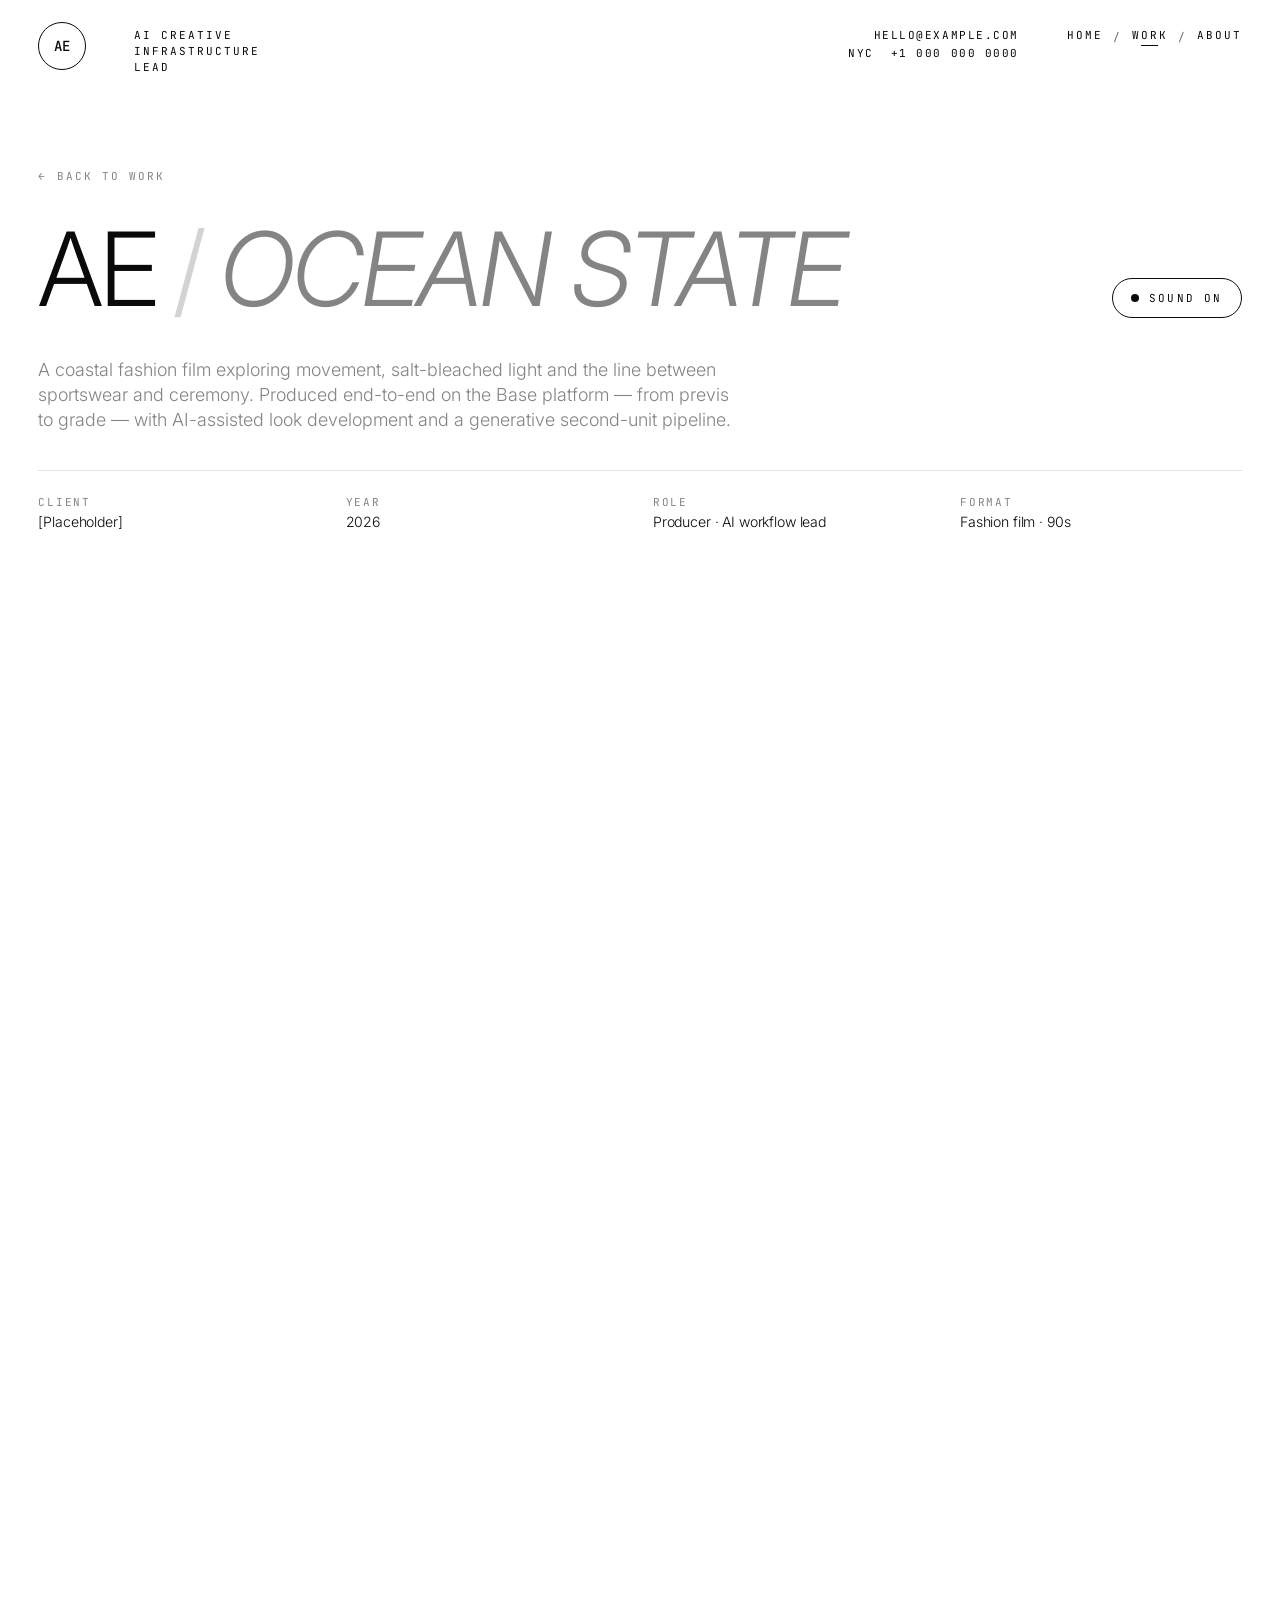
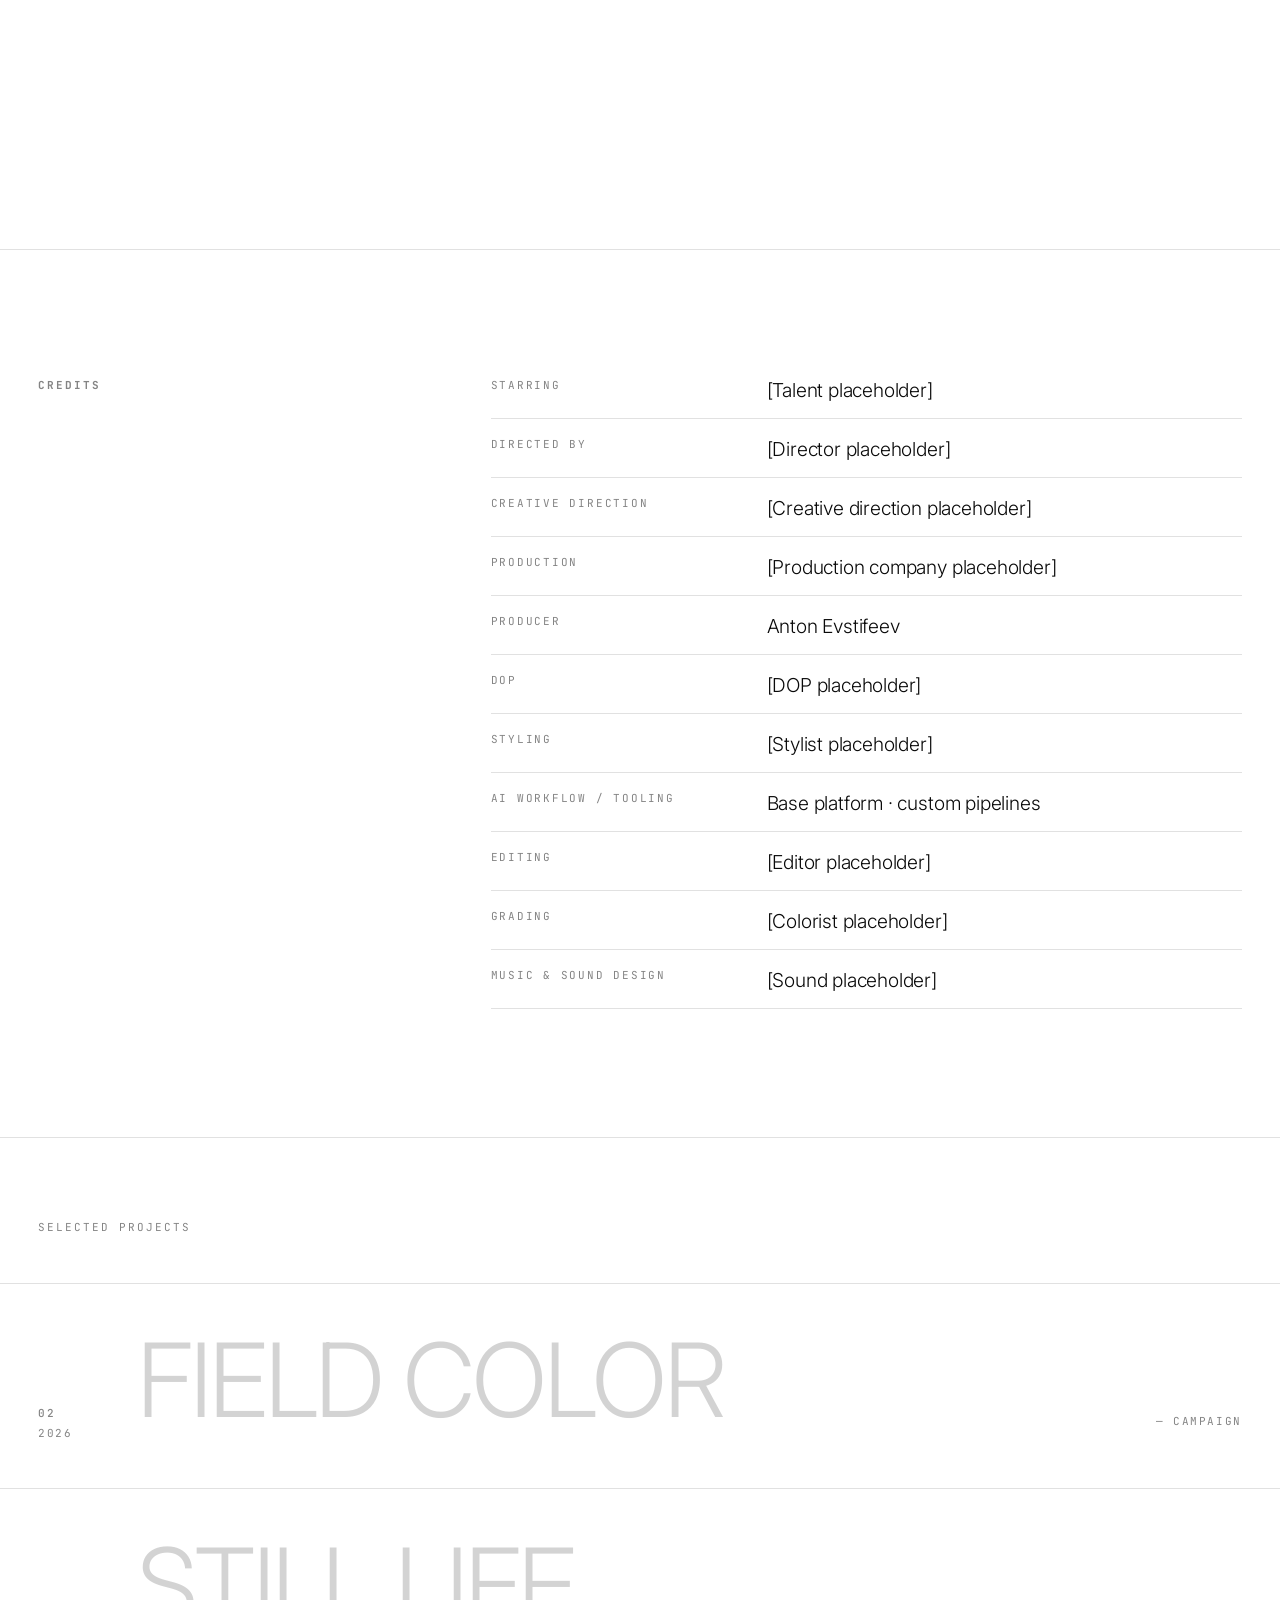
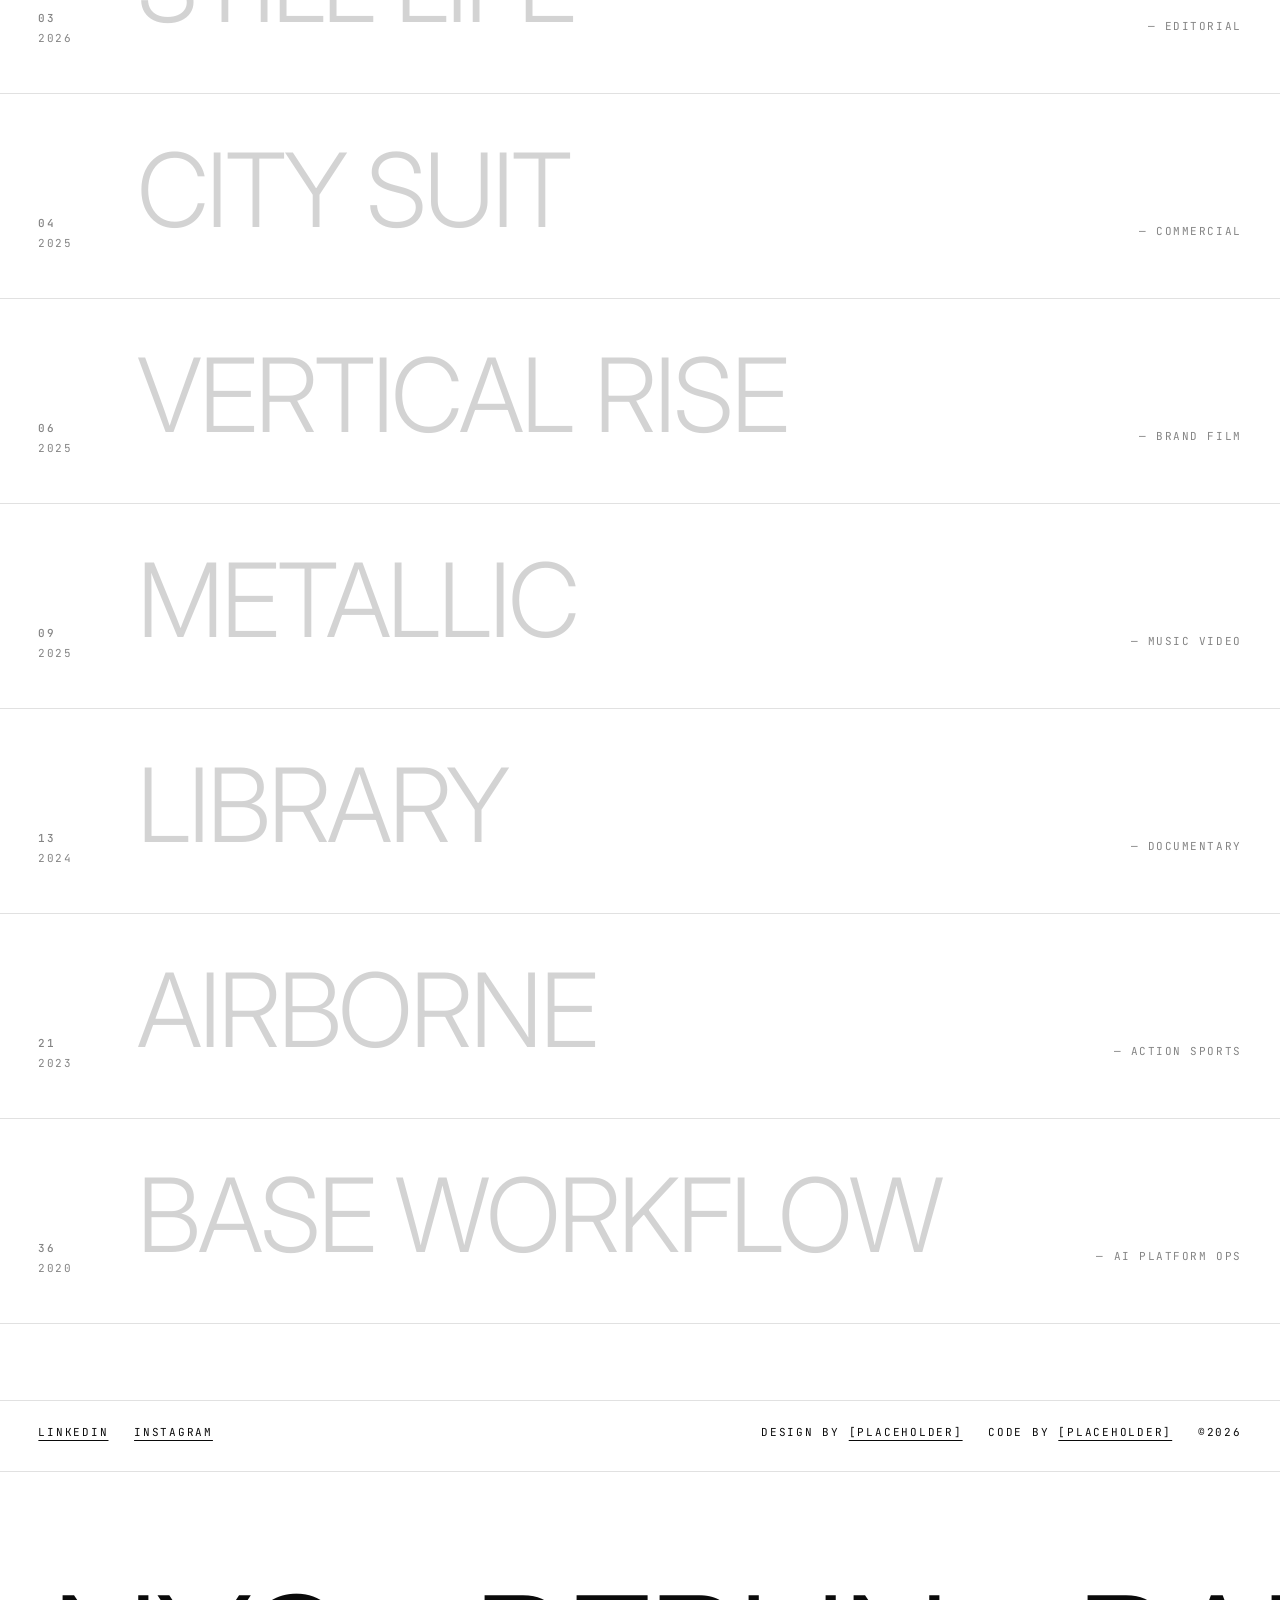
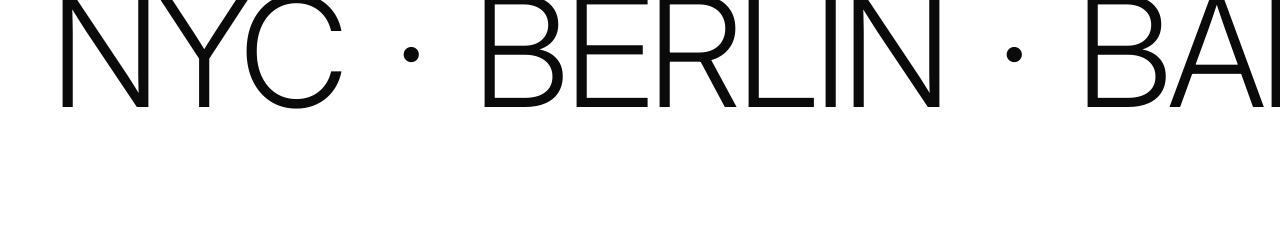
==== project.html @ 4cc00a95 "Initial portfolio site for GitHub Pages. Co-authored-by: Cursor <cursoragent@cursor.com>" ====
<!DOCTYPE html>
<html lang="en">
<head>
  <meta charset="UTF-8" />
  <meta name="viewport" content="width=device-width, initial-scale=1.0" />
  <title>Ocean State — Anton Evstifeev</title>
  <meta name="description" content="Ocean State — fashion film case study." />
  <link rel="preconnect" href="https://fonts.googleapis.com" />
  <link rel="preconnect" href="https://fonts.gstatic.com" crossorigin />
  <link href="https://fonts.googleapis.com/css2?family=Inter:wght@300;400;500;600&family=JetBrains+Mono:wght@300;400;500&display=swap" rel="stylesheet" />
  <link rel="stylesheet" href="styles.css" />
</head>
<body class="page-project">

  <!-- ============ HEADER ============ -->
  <header class="header" id="header">
    <div class="header__inner">
      <a href="index.html" class="header__logo" aria-label="Anton Evstifeev — home">
        <span class="header__logo-circle">AE</span>
      </a>

      <div class="header__title">
        <span class="header__title-line">AI CREATIVE</span>
        <span class="header__title-line">INFRASTRUCTURE</span>
        <span class="header__title-line">LEAD</span>
      </div>

      <div class="header__contact">
        <a href="mailto:hello@example.com" class="header__link">hello@example.com</a>
        <span class="header__contact-meta">NYC&nbsp;&nbsp;+1&nbsp;000&nbsp;000&nbsp;0000</span>
      </div>

      <nav class="header__menu" aria-label="Primary">
        <a href="index.html" class="header__menu-item">Home</a>
        <span class="header__menu-sep">/</span>
        <a href="index.html#projects" class="header__menu-item is-active">Work</a>
        <span class="header__menu-sep">/</span>
        <a href="index.html#about" class="header__menu-item">About</a>
      </nav>

      <button class="header__burger" id="burger" aria-label="Open menu" aria-expanded="false">
        <span></span>
        <span></span>
      </button>
    </div>

    <div class="header__mobile" id="mobileMenu" aria-hidden="true">
      <nav class="header__mobile-nav">
        <a href="index.html" class="header__mobile-link">Home</a>
        <a href="index.html#projects" class="header__mobile-link">Work</a>
        <a href="index.html#about" class="header__mobile-link">About</a>
      </nav>
      <div class="header__mobile-foot">
        <a href="mailto:hello@example.com">hello@example.com</a>
        <span>NYC&nbsp;&nbsp;+1&nbsp;000&nbsp;000&nbsp;0000</span>
      </div>
    </div>
  </header>

  <main class="project-page">

    <!-- ============ PROJECT HERO ============ -->
    <section class="project-hero">
      <a href="index.html#projects" class="project-hero__back" aria-label="Back to work">
        <span class="project-hero__back-arrow" aria-hidden="true">←</span>
        <span>Back to work</span>
      </a>

      <div class="project-hero__row">
        <div class="project-hero__title-wrap">
          <span class="project-hero__brand">AE</span>
          <span class="project-hero__slash">/</span>
          <h1 class="project-hero__title">Ocean State</h1>
        </div>

        <button class="sound-on" id="soundOn" aria-pressed="true" aria-label="Toggle sound">
          <span class="sound-on__dot" aria-hidden="true"></span>
          <span class="sound-on__label">SOUND ON</span>
        </button>
      </div>

      <p class="project-hero__desc">
        A coastal fashion film exploring movement, salt-bleached light and the
        line between sportswear and ceremony. Produced end-to-end on the Base
        platform — from previs to grade — with AI-assisted look development
        and a generative second-unit pipeline.
      </p>

      <dl class="project-hero__facts" aria-label="Project facts">
        <div><dt>Client</dt><dd>[Placeholder]</dd></div>
        <div><dt>Year</dt><dd>2026</dd></div>
        <div><dt>Role</dt><dd>Producer · AI workflow lead</dd></div>
        <div><dt>Format</dt><dd>Fashion film · 90s</dd></div>
      </dl>
    </section>

    <!-- ============ FEATURE FILM ============ -->
    <section class="project-feature">
      <div class="project-feature__inner">
        <figure class="project-feature__media">
          <img src="assets/images/project-01.jpg" alt="Ocean State — main film still" />
          <button class="project-feature__play" aria-label="Play film">
            <span class="project-feature__play-icon" aria-hidden="true">▶</span>
            <span class="project-feature__play-label">Watch film</span>
          </button>
        </figure>
      </div>
    </section>

    <!-- ============ GALLERY ============ -->
    <section class="project-gallery">
      <figure class="project-gallery__item" data-shape="wide">
        <img src="assets/images/project-02.jpg" alt="Ocean State — still 01" loading="lazy" />
      </figure>
      <figure class="project-gallery__item" data-shape="wide">
        <img src="assets/images/project-03.jpg" alt="Ocean State — still 02" loading="lazy" />
      </figure>
      <div class="project-gallery__pair">
        <figure class="project-gallery__item" data-shape="portrait">
          <img src="assets/images/project-04.jpg" alt="Ocean State — still 03" loading="lazy" />
        </figure>
        <figure class="project-gallery__item" data-shape="portrait">
          <img src="assets/images/project-05.jpg" alt="Ocean State — still 04" loading="lazy" />
        </figure>
      </div>
      <figure class="project-gallery__item" data-shape="wide">
        <img src="assets/images/project-06.jpg" alt="Ocean State — still 05" loading="lazy" />
      </figure>
      <figure class="project-gallery__item" data-shape="wide">
        <img src="assets/images/project-07.jpg" alt="Ocean State — still 06" loading="lazy" />
      </figure>
      <div class="project-gallery__pair">
        <figure class="project-gallery__item" data-shape="portrait">
          <img src="assets/images/project-08.jpg" alt="Ocean State — still 07" loading="lazy" />
        </figure>
        <figure class="project-gallery__item" data-shape="portrait">
          <img src="assets/images/project-09.jpg" alt="Ocean State — still 08" loading="lazy" />
        </figure>
      </div>
      <figure class="project-gallery__item" data-shape="wide">
        <img src="assets/images/project-10.jpg" alt="Ocean State — still 09" loading="lazy" />
      </figure>
    </section>

    <!-- ============ CREDITS ============ -->
    <section class="credits" id="credits">
      <h2 class="credits__heading">Credits</h2>
      <dl class="credits__list">
        <div class="credits__row">
          <dt>Starring</dt>
          <dd>[Talent placeholder]</dd>
        </div>
        <div class="credits__row">
          <dt>Directed by</dt>
          <dd>[Director placeholder]</dd>
        </div>
        <div class="credits__row">
          <dt>Creative Direction</dt>
          <dd>[Creative direction placeholder]</dd>
        </div>
        <div class="credits__row">
          <dt>Production</dt>
          <dd>[Production company placeholder]</dd>
        </div>
        <div class="credits__row">
          <dt>Producer</dt>
          <dd>Anton Evstifeev</dd>
        </div>
        <div class="credits__row">
          <dt>DOP</dt>
          <dd>[DOP placeholder]</dd>
        </div>
        <div class="credits__row">
          <dt>Styling</dt>
          <dd>[Stylist placeholder]</dd>
        </div>
        <div class="credits__row">
          <dt>AI Workflow / Tooling</dt>
          <dd>Base platform · custom pipelines</dd>
        </div>
        <div class="credits__row">
          <dt>Editing</dt>
          <dd>[Editor placeholder]</dd>
        </div>
        <div class="credits__row">
          <dt>Grading</dt>
          <dd>[Colorist placeholder]</dd>
        </div>
        <div class="credits__row">
          <dt>Music &amp; Sound Design</dt>
          <dd>[Sound placeholder]</dd>
        </div>
      </dl>
    </section>

    <!-- ============ RELATED PROJECTS ============ -->
    <section class="projects projects--related" id="related">
      <header class="projects__intro">
        <span class="projects__intro-label">Selected projects</span>
      </header>

      <article class="project" data-orientation="left" data-image="assets/images/project-02.jpg">
        <div class="project__meta"><span class="project__num">02</span><span class="project__year">2026</span></div>
        <h3 class="project__title" data-text="FIELD COLOR">FIELD COLOR</h3>
        <p class="project__subtitle">— Campaign</p>
        <div class="project__media"><img src="assets/images/project-02.jpg" alt="FIELD COLOR" loading="lazy" /></div>
      </article>
      <article class="project" data-orientation="right" data-image="assets/images/project-03.jpg">
        <div class="project__meta"><span class="project__num">03</span><span class="project__year">2026</span></div>
        <h3 class="project__title" data-text="STILL LIFE">STILL LIFE</h3>
        <p class="project__subtitle">— Editorial</p>
        <div class="project__media"><img src="assets/images/project-03.jpg" alt="STILL LIFE" loading="lazy" /></div>
      </article>
      <article class="project" data-orientation="left" data-image="assets/images/project-04.jpg">
        <div class="project__meta"><span class="project__num">04</span><span class="project__year">2025</span></div>
        <h3 class="project__title" data-text="CITY SUIT">CITY SUIT</h3>
        <p class="project__subtitle">— Commercial</p>
        <div class="project__media"><img src="assets/images/project-04.jpg" alt="CITY SUIT" loading="lazy" /></div>
      </article>
      <article class="project" data-orientation="right" data-image="assets/images/project-06.jpg">
        <div class="project__meta"><span class="project__num">06</span><span class="project__year">2025</span></div>
        <h3 class="project__title" data-text="VERTICAL RISE">VERTICAL RISE</h3>
        <p class="project__subtitle">— Brand film</p>
        <div class="project__media"><img src="assets/images/project-06.jpg" alt="VERTICAL RISE" loading="lazy" /></div>
      </article>
      <article class="project" data-orientation="left" data-image="assets/images/project-09.jpg">
        <div class="project__meta"><span class="project__num">09</span><span class="project__year">2025</span></div>
        <h3 class="project__title" data-text="METALLIC">METALLIC</h3>
        <p class="project__subtitle">— Music video</p>
        <div class="project__media"><img src="assets/images/project-09.jpg" alt="METALLIC" loading="lazy" /></div>
      </article>
      <article class="project" data-orientation="right" data-image="assets/images/project-13.jpg">
        <div class="project__meta"><span class="project__num">13</span><span class="project__year">2024</span></div>
        <h3 class="project__title" data-text="LIBRARY">LIBRARY</h3>
        <p class="project__subtitle">— Documentary</p>
        <div class="project__media"><img src="assets/images/project-13.jpg" alt="LIBRARY" loading="lazy" /></div>
      </article>
      <article class="project" data-orientation="left" data-image="assets/images/project-21.jpg">
        <div class="project__meta"><span class="project__num">21</span><span class="project__year">2023</span></div>
        <h3 class="project__title" data-text="AIRBORNE">AIRBORNE</h3>
        <p class="project__subtitle">— Action sports</p>
        <div class="project__media"><img src="assets/images/project-21.jpg" alt="AIRBORNE" loading="lazy" /></div>
      </article>
      <article class="project" data-orientation="right" data-image="assets/images/project-36.jpg">
        <div class="project__meta"><span class="project__num">36</span><span class="project__year">2020</span></div>
        <h3 class="project__title" data-text="BASE WORKFLOW">BASE WORKFLOW</h3>
        <p class="project__subtitle">— AI platform ops</p>
        <div class="project__media"><img src="assets/images/project-36.jpg" alt="BASE WORKFLOW" loading="lazy" /></div>
      </article>
    </section>

    <!-- Cursor-following hover preview (shared with index) -->
    <div class="hover-video" id="hoverVideo" aria-hidden="true">
      <img src="" alt="" class="hover-video__img" id="hoverVideoImg" width="560" height="315" />
    </div>

  </main>

  <!-- ============ FOOTER ============ -->
  <footer class="footer">
    <div class="footer__top">
      <div class="footer__socials">
        <a href="#" class="footer__link">LinkedIn</a>
        <a href="#" class="footer__link">Instagram</a>
      </div>
      <div class="footer__credits">
        <span>Design by <a href="#" class="footer__link">[Placeholder]</a></span>
        <span>Code by <a href="#" class="footer__link">[Placeholder]</a></span>
        <span>©2026</span>
      </div>
    </div>

    <div class="footer__marquee" aria-hidden="true">
      <div class="footer__marquee-track">
        <span>NYC</span><span>·</span>
        <span>BERLIN</span><span>·</span>
        <span>BARCELONA</span><span>·</span>
        <span>NYC</span><span>·</span>
        <span>BERLIN</span><span>·</span>
        <span>BARCELONA</span><span>·</span>
        <span>NYC</span><span>·</span>
        <span>BERLIN</span><span>·</span>
        <span>BARCELONA</span><span>·</span>
        <span>NYC</span><span>·</span>
        <span>BERLIN</span><span>·</span>
        <span>BARCELONA</span><span>·</span>
      </div>
    </div>
  </footer>

  <!-- Libraries -->
  <script src="https://cdn.jsdelivr.net/npm/gsap@3.12.5/dist/gsap.min.js"></script>
  <script src="https://cdn.jsdelivr.net/npm/gsap@3.12.5/dist/ScrollTrigger.min.js"></script>
  <script src="https://cdn.jsdelivr.net/npm/lenis@1.1.13/dist/lenis.min.js"></script>

  <script src="script.js"></script>
</body>
</html>
---- styles.css ----
/* =========================================================
   Anton Evstifeev — portfolio
   ========================================================= */

:root {
  --bg: #ffffff;
  --fg: #0a0a0a;
  --fg-soft: rgba(10, 10, 10, 0.5);
  --fg-faint: rgba(10, 10, 10, 0.18);
  --white: #f8f8f8;
  --line: rgba(10, 10, 10, 0.12);

  --ph-1: #d8d8d8;
  --ph-2: #c0c0c0;

  --font-display: 'Inter', 'Helvetica Neue', Arial, sans-serif;
  --font-mono: 'JetBrains Mono', ui-monospace, 'SF Mono', Menlo, monospace;

  --gutter: clamp(16px, 3vw, 40px);
  --header-h: 92px;
}

*,
*::before,
*::after {
  box-sizing: border-box;
}

html,
body {
  margin: 0;
  padding: 0;
  background: var(--bg);
  color: var(--fg);
  font-family: var(--font-display);
  font-weight: 400;
  -webkit-font-smoothing: antialiased;
  text-rendering: optimizeLegibility;
}

html.lenis,
html.lenis body {
  height: auto;
}

html.lenis-smooth {
  scroll-behavior: auto !important;
}

html.lenis-smooth [data-lenis-prevent] {
  overscroll-behavior: contain;
}

.lenis.lenis-stopped {
  overflow: hidden;
}

body.no-scroll {
  overflow: hidden;
}

a {
  color: inherit;
  text-decoration: none;
}

img,
video {
  max-width: 100%;
  display: block;
}

/* =========================================================
   Placeholder utility (used everywhere instead of real media)
   ========================================================= */

.placeholder {
  position: relative;
  width: 100%;
  height: 100%;
  background-color: var(--ph-1);
  background-image: repeating-linear-gradient(
    135deg,
    var(--ph-1) 0,
    var(--ph-1) 14px,
    var(--ph-2) 14px,
    var(--ph-2) 28px
  );
  overflow: hidden;
  display: flex;
  align-items: center;
  justify-content: center;
}

.placeholder::before {
  content: '';
  position: absolute;
  inset: 12px;
  border: 1px dashed rgba(0, 0, 0, 0.35);
  pointer-events: none;
}

.placeholder--video {
  aspect-ratio: 16 / 9;
}

.placeholder__label {
  position: relative;
  z-index: 2;
  font-family: var(--font-mono);
  font-size: 11px;
  letter-spacing: 0.18em;
  text-transform: uppercase;
  color: rgba(0, 0, 0, 0.55);
  background: rgba(255, 255, 255, 0.72);
  padding: 6px 10px;
  border-radius: 2px;
}

/* =========================================================
   Header (fixed, mix-blend-mode: difference)
   ========================================================= */

.header {
  position: fixed;
  inset: 0 0 auto 0;
  z-index: 50;
  pointer-events: none;
  mix-blend-mode: difference;
  color: var(--white);
}

.header__inner {
  position: relative;
  padding: 22px var(--gutter);
  display: grid;
  grid-template-columns: auto 1fr auto auto;
  align-items: start;
  gap: clamp(16px, 4vw, 48px);
  pointer-events: none;
}

.header__inner > * {
  pointer-events: auto;
}

.header__logo {
  display: inline-flex;
  align-items: center;
  justify-content: center;
}

.header__logo-circle {
  width: 48px;
  height: 48px;
  border: 1px solid currentColor;
  border-radius: 50%;
  display: inline-flex;
  align-items: center;
  justify-content: center;
  font-family: var(--font-mono);
  font-size: 14px;
  letter-spacing: 0.05em;
  font-weight: 500;
  transition: transform 0.4s ease;
}

.header__logo:hover .header__logo-circle {
  transform: rotate(12deg);
}

.header__title {
  display: flex;
  flex-direction: column;
  font-family: var(--font-mono);
  font-size: 11px;
  letter-spacing: 0.18em;
  text-transform: uppercase;
  line-height: 1.45;
  padding-top: 6px;
}

.header__contact {
  display: flex;
  flex-direction: column;
  align-items: flex-end;
  gap: 4px;
  font-family: var(--font-mono);
  font-size: 11px;
  letter-spacing: 0.14em;
  text-transform: uppercase;
  padding-top: 6px;
}

.header__contact .header__link {
  position: relative;
}

.header__contact .header__link::after {
  content: '';
  position: absolute;
  left: 0;
  bottom: -3px;
  width: 0;
  height: 1px;
  background: currentColor;
  transition: width 0.3s ease;
}

.header__contact .header__link:hover::after {
  width: 100%;
}

.header__contact-meta .header__link::after {
  bottom: -2px;
}

.header__menu {
  display: flex;
  align-items: center;
  gap: 10px;
  font-family: var(--font-mono);
  font-size: 11px;
  letter-spacing: 0.18em;
  text-transform: uppercase;
  padding-top: 6px;
}

.header__menu-item {
  position: relative;
  padding-bottom: 4px;
}

.header__menu-item::after {
  content: '';
  position: absolute;
  left: 50%;
  bottom: 0;
  width: 0;
  height: 1px;
  background: currentColor;
  transition: width 0.3s ease, left 0.3s ease;
}

.header__menu-item:hover::after,
.header__menu-item.is-active::after {
  width: 17px;
  left: calc(50% - 8.5px);
}

.header__menu-sep {
  opacity: 0.6;
}

.header__burger {
  display: none;
  width: 36px;
  height: 36px;
  padding: 0;
  background: transparent;
  border: 1px solid currentColor;
  border-radius: 50%;
  position: relative;
  cursor: pointer;
  color: inherit;
}

.header__burger span {
  position: absolute;
  left: 9px;
  right: 9px;
  height: 1px;
  background: currentColor;
  transition: transform 0.3s ease, opacity 0.3s ease, top 0.3s ease;
}

.header__burger span:nth-child(1) {
  top: 14px;
}
.header__burger span:nth-child(2) {
  top: 21px;
}

.header__burger.is-open span:nth-child(1) {
  top: 17px;
  transform: rotate(45deg);
}
.header__burger.is-open span:nth-child(2) {
  top: 17px;
  transform: rotate(-45deg);
}

/* Mobile slide-in */
.header__mobile {
  position: fixed;
  inset: 0;
  background: var(--fg);
  color: var(--white);
  transform: translateX(100%);
  transition: transform 0.4s cubic-bezier(0.65, 0, 0.35, 1);
  z-index: 49;
  display: flex;
  flex-direction: column;
  justify-content: space-between;
  padding: calc(var(--header-h) + 32px) var(--gutter) 40px;
  pointer-events: auto;
  mix-blend-mode: normal;
}

.header__mobile.is-open {
  transform: translateX(0);
}

.header__mobile-nav {
  display: flex;
  flex-direction: column;
  gap: 18px;
  font-family: var(--font-display);
  font-size: clamp(36px, 9vw, 64px);
  font-weight: 300;
  letter-spacing: -0.02em;
}

.header__mobile-link {
  display: inline-block;
  width: max-content;
  position: relative;
}

.header__mobile-link::after {
  content: '';
  position: absolute;
  left: 0;
  bottom: 6px;
  width: 0;
  height: 1px;
  background: currentColor;
  transition: width 0.3s ease;
}

.header__mobile-link:hover::after {
  width: 100%;
}

.header__mobile-foot {
  display: flex;
  flex-direction: column;
  gap: 4px;
  font-family: var(--font-mono);
  font-size: 11px;
  letter-spacing: 0.14em;
  text-transform: uppercase;
}

/* =========================================================
   Hero
   ========================================================= */

.hero {
  position: relative;
  width: 100vw;
  height: 100vh;
  min-height: 600px;
  background: var(--bg);
  overflow: hidden;
  display: flex;
  align-items: center;
  justify-content: center;
}

.hero__bg {
  position: absolute;
  left: 0;
  right: 0;
  bottom: 0;
  height: 0;
  background: var(--fg);
  z-index: 1;
}

.hero__wrapper {
  position: relative;
  z-index: 2;
  width: min(78vw, 1100px);
  transform: scale(0);
}

.hero__video {
  width: 100%;
  aspect-ratio: 16 / 9;
  transform-origin: center;
  overflow: hidden;
  background: #0a0a0a;
}

.hero__img {
  width: 100%;
  height: 100%;
  object-fit: cover;
  object-position: center 20%;
}

.hero__caption {
  position: absolute;
  left: var(--gutter);
  bottom: 28px;
  z-index: 3;
  display: flex;
  flex-direction: column;
  gap: 4px;
  font-family: var(--font-mono);
  font-size: 11px;
  letter-spacing: 0.18em;
  text-transform: uppercase;
  color: var(--white);
  mix-blend-mode: difference;
  opacity: 0;
}

/* =========================================================
   Projects gallery
   ========================================================= */

.projects {
  position: relative;
  padding: clamp(80px, 12vw, 160px) 0 clamp(80px, 12vw, 160px);
  display: flex;
  flex-direction: column;
}

.project {
  position: relative;
  padding: clamp(24px, 4vw, 48px) var(--gutter);
  border-top: 1px solid var(--line);
  display: grid;
  grid-template-columns: auto 1fr auto;
  align-items: baseline;
  column-gap: clamp(16px, 3vw, 40px);
  cursor: pointer;
}

.project:last-child {
  border-bottom: 1px solid var(--line);
}

.project__meta {
  display: flex;
  flex-direction: column;
  gap: 6px;
  font-family: var(--font-mono);
  font-size: 11px;
  letter-spacing: 0.14em;
  text-transform: uppercase;
  color: var(--fg-soft);
  min-width: 60px;
}

.project__num {
  font-weight: 500;
}

.project__title {
  margin: 0;
  font-family: var(--font-display);
  font-weight: 300;
  font-size: clamp(38px, 8vw, 132px);
  line-height: 0.95;
  letter-spacing: -0.03em;
  text-transform: uppercase;
  color: var(--fg-faint);
  transition: color 0.5s ease;
  white-space: nowrap;
  overflow: hidden;
  text-overflow: ellipsis;
}

.project:hover .project__title,
.project.is-hot .project__title {
  color: var(--fg);
}

.project__subtitle {
  margin: 0;
  font-family: var(--font-mono);
  font-size: 11px;
  letter-spacing: 0.14em;
  text-transform: uppercase;
  color: var(--fg-soft);
  align-self: end;
  padding-bottom: 12px;
  white-space: nowrap;
}

/* Hidden inline media (only used as visual placeholder on mobile) */
.project__media {
  display: none;
}

/* =========================================================
   Hover-video preview (desktop) / sticky preview (mobile)
   ========================================================= */

.hover-video {
  position: fixed;
  top: 0;
  left: 0;
  width: clamp(280px, 32vw, 560px);
  aspect-ratio: 16 / 9;
  pointer-events: none;
  opacity: 0;
  transform: translate3d(0, 0, 0) scale(0);
  transform-origin: top left;
  transition: opacity 0.6s ease, transform 0.6s ease;
  z-index: 30;
  will-change: transform, opacity;
}

.hover-video[data-orientation='right'] {
  transform-origin: top right;
}

.hover-video.is-visible {
  opacity: 1;
  transform: translate3d(var(--hv-x, 0), var(--hv-y, 0), 0) scale(1);
}

.hover-video__img {
  width: 100%;
  height: 100%;
  object-fit: cover;
  display: block;
  background: #0a0a0a;
  transition: opacity 0.12s ease;
}

.hover-video__img.is-switching {
  opacity: 0.88;
}

/* =========================================================
   About section
   ========================================================= */

.about {
  padding: clamp(60px, 10vw, 140px) var(--gutter);
  display: grid;
  grid-template-columns: 1fr 2fr;
  gap: clamp(24px, 5vw, 80px);
  align-items: start;
  border-top: 1px solid var(--line);
}

.about__heading {
  margin: 0;
  font-family: var(--font-mono);
  font-size: 11px;
  letter-spacing: 0.18em;
  text-transform: uppercase;
  color: var(--fg-soft);
}

.about__body {
  margin: 0;
  font-family: var(--font-display);
  font-weight: 300;
  font-size: clamp(22px, 2.6vw, 42px);
  line-height: 1.2;
  letter-spacing: -0.01em;
  color: var(--fg);

  /* Text-reveal gradient (filled in by ScrollTrigger via JS) */
  background-image: linear-gradient(90deg, var(--fg) 0, var(--fg) 100%);
  background-repeat: no-repeat;
  background-size: 0% 100%;
  background-clip: text;
  -webkit-background-clip: text;
  color: var(--fg-faint);
  -webkit-text-fill-color: transparent;
  transition: background-size 1.2s cubic-bezier(0.65, 0, 0.35, 1);
}

.about__body.is-revealed {
  background-size: 100% 100%;
}

.about__body--secondary {
  margin-top: clamp(16px, 2vw, 28px);
  font-size: clamp(16px, 1.8vw, 28px);
  line-height: 1.35;
}

/* =========================================================
   Footer
   ========================================================= */

.footer {
  position: relative;
  border-top: 1px solid var(--line);
  padding-top: 24px;
}

.footer__top {
  display: grid;
  grid-template-columns: 1fr auto;
  gap: 24px;
  padding: 0 var(--gutter) 32px;
  font-family: var(--font-mono);
  font-size: 11px;
  letter-spacing: 0.16em;
  text-transform: uppercase;
}

.footer__socials,
.footer__credits {
  display: flex;
  align-items: center;
  gap: clamp(12px, 2vw, 28px);
  flex-wrap: wrap;
}

.footer__credits {
  justify-content: flex-end;
}

.footer__link {
  position: relative;
  text-decoration: underline;
  text-underline-offset: 4px;
}

.footer__link:hover {
  opacity: 0.6;
}

.footer__marquee {
  overflow: hidden;
  border-top: 1px solid var(--line);
  padding: clamp(40px, 8vw, 110px) 0 clamp(40px, 8vw, 110px);
}

.footer__marquee-track {
  display: inline-flex;
  white-space: nowrap;
  gap: clamp(24px, 4vw, 56px);
  animation: marquee 22s linear infinite;
  font-family: var(--font-display);
  font-weight: 300;
  font-size: clamp(60px, 12vw, 180px);
  line-height: 1;
  letter-spacing: -0.03em;
  text-transform: uppercase;
  padding-left: clamp(24px, 4vw, 56px);
}

@keyframes marquee {
  from {
    transform: translateX(0);
  }
  to {
    transform: translateX(-50%);
  }
}

/* =========================================================
   Mobile breakpoint
   ========================================================= */

@media (max-width: 921px) {
  .header__title,
  .header__contact,
  .header__menu {
    display: none;
  }

  .header__inner {
    grid-template-columns: auto 1fr auto;
  }

  .header__burger {
    display: block;
    justify-self: end;
  }

  .hero__wrapper {
    width: 92vw;
  }

  .project {
    grid-template-columns: 1fr;
    gap: 14px;
    padding: 32px var(--gutter);
  }

  .project__meta {
    flex-direction: row;
    gap: 14px;
    min-width: 0;
  }

  .project__title {
    font-size: clamp(32px, 11vw, 72px);
    white-space: normal;
    color: var(--fg);
  }

  .project__subtitle {
    padding-bottom: 0;
  }

  .project__media {
    display: block;
    width: 100%;
    margin-top: 16px;
  }

  .about {
    grid-template-columns: 1fr;
  }

  .footer__top {
    grid-template-columns: 1fr;
  }

  .footer__credits {
    justify-content: flex-start;
  }

  /* Hover preview becomes a centered sticky preview on mobile */
  .hover-video {
    position: fixed;
    top: 50%;
    left: 50%;
    transform: translate(-50%, -50%) scale(0.92);
    width: 70vw;
    pointer-events: none;
    transition: opacity 0.5s ease;
  }

  .hover-video.is-visible {
    opacity: 0; /* Disable hover preview on mobile (cards have inline media) */
    transform: translate(-50%, -50%) scale(0.92);
  }
}

/* =========================================================
   Reveal-on-scroll (used by JS to fade projects in)
   ========================================================= */

.reveal {
  opacity: 0;
  transform: translateY(60px);
  transition: opacity 0.7s cubic-bezier(0.65, 0, 0.35, 1),
    transform 0.7s cubic-bezier(0.65, 0, 0.35, 1);
  will-change: opacity, transform;
}

.reveal.is-revealed {
  opacity: 1;
  transform: translateY(0);
}

/* =========================================================
   Project (work detail) page
   ========================================================= */

.placeholder--portrait { aspect-ratio: 4 / 5; }
.placeholder--square   { aspect-ratio: 1 / 1; }

.page-project main {
  padding-top: var(--header-h);
}

.project-page {
  display: flex;
  flex-direction: column;
}

/* ---------- Project hero ---------- */

.project-hero {
  position: relative;
  padding: clamp(24px, 6vw, 80px) var(--gutter) clamp(24px, 4vw, 48px);
  display: flex;
  flex-direction: column;
  gap: clamp(20px, 3vw, 40px);
}

.project-hero__back {
  display: inline-flex;
  align-items: center;
  gap: 10px;
  font-family: var(--font-mono);
  font-size: 11px;
  letter-spacing: 0.18em;
  text-transform: uppercase;
  color: var(--fg-soft);
  width: max-content;
  transition: color 0.3s ease;
}

.project-hero__back-arrow {
  display: inline-block;
  transition: transform 0.3s ease;
}

.project-hero__back:hover {
  color: var(--fg);
}

.project-hero__back:hover .project-hero__back-arrow {
  transform: translateX(-4px);
}

.project-hero__row {
  display: flex;
  align-items: flex-end;
  justify-content: space-between;
  gap: 24px;
  flex-wrap: wrap;
}

.project-hero__title-wrap {
  display: flex;
  align-items: baseline;
  flex-wrap: wrap;
  gap: clamp(8px, 1.5vw, 18px);
  font-family: var(--font-display);
  font-weight: 300;
  font-size: clamp(40px, 8vw, 132px);
  line-height: 0.95;
  letter-spacing: -0.03em;
  text-transform: uppercase;
}

.project-hero__brand {
  color: var(--fg);
}

.project-hero__slash {
  color: var(--fg-faint);
  font-weight: 300;
}

.project-hero__title {
  margin: 0;
  font: inherit;
  color: var(--fg-soft);
  font-style: italic;
}

.project-hero__desc {
  margin: 0;
  max-width: 64ch;
  font-family: var(--font-display);
  font-weight: 300;
  font-size: clamp(16px, 1.4vw, 22px);
  line-height: 1.4;
  color: var(--fg-soft);
}

.project-hero__facts {
  display: grid;
  grid-template-columns: repeat(auto-fit, minmax(160px, 1fr));
  gap: clamp(12px, 2vw, 32px);
  margin: 0;
  padding-top: clamp(8px, 2vw, 24px);
  border-top: 1px solid var(--line);
}

.project-hero__facts > div {
  display: flex;
  flex-direction: column;
  gap: 4px;
}

.project-hero__facts dt {
  font-family: var(--font-mono);
  font-size: 11px;
  letter-spacing: 0.16em;
  text-transform: uppercase;
  color: var(--fg-soft);
}

.project-hero__facts dd {
  margin: 0;
  font-family: var(--font-display);
  font-weight: 300;
  font-size: clamp(14px, 1.1vw, 18px);
  letter-spacing: -0.01em;
  color: var(--fg);
}

/* Sound-on toggle */
.sound-on {
  display: inline-flex;
  align-items: center;
  gap: 10px;
  padding: 12px 18px;
  border: 1px solid var(--fg);
  border-radius: 999px;
  background: transparent;
  color: var(--fg);
  font-family: var(--font-mono);
  font-size: 11px;
  letter-spacing: 0.2em;
  text-transform: uppercase;
  cursor: pointer;
  transition: background 0.3s ease, color 0.3s ease;
}

.sound-on:hover {
  background: var(--fg);
  color: var(--bg);
}

.sound-on__dot {
  width: 8px;
  height: 8px;
  border-radius: 50%;
  background: currentColor;
  animation: pulse 1.6s ease-in-out infinite;
}

.sound-on.is-muted .sound-on__dot {
  animation: none;
  opacity: 0.35;
}

@keyframes pulse {
  0%, 100% { transform: scale(1); opacity: 1; }
  50% { transform: scale(1.6); opacity: 0.35; }
}

/* ---------- Feature film ---------- */

.project-feature {
  width: 100%;
  padding: clamp(16px, 2vw, 32px) 0 clamp(40px, 6vw, 80px);
}

.project-feature__inner {
  width: 100%;
  margin: 0 auto;
  padding: 0 var(--gutter);
}

.project-feature__media {
  position: relative;
  margin: 0;
  width: 100%;
  aspect-ratio: 16 / 9;
  overflow: hidden;
  background: #0a0a0a;
}

.project-feature__media img {
  position: absolute;
  inset: 0;
  width: 100%;
  height: 100%;
  object-fit: cover;
}

.project-feature__play {
  position: absolute;
  inset: 0;
  margin: auto;
  width: max-content;
  height: max-content;
  padding: 14px 22px;
  display: inline-flex;
  align-items: center;
  gap: 12px;
  background: rgba(255, 255, 255, 0.94);
  border: none;
  border-radius: 999px;
  color: var(--fg);
  font-family: var(--font-mono);
  font-size: 11px;
  letter-spacing: 0.2em;
  text-transform: uppercase;
  cursor: pointer;
  transition: background 0.3s ease, transform 0.3s ease;
}

.project-feature__play:hover {
  background: var(--fg);
  color: var(--bg);
  transform: scale(1.04);
}

.project-feature__play-icon {
  display: inline-block;
  transform: translateY(-1px);
}

/* ---------- Gallery ---------- */

.project-gallery {
  display: flex;
  flex-direction: column;
  gap: clamp(24px, 4vw, 56px);
  padding: 0 var(--gutter) clamp(60px, 10vw, 140px);
}

.project-gallery__item {
  margin: 0;
  width: 100%;
  overflow: hidden;
  background: #f0f0f0;
}

.project-gallery__item img {
  width: 100%;
  height: auto;
  display: block;
  object-fit: cover;
}

.project-gallery__item[data-shape='wide'] {
  aspect-ratio: 16 / 9;
}

.project-gallery__item[data-shape='wide'] img {
  height: 100%;
}

.project-gallery__item[data-shape='portrait'] {
  aspect-ratio: 4 / 5;
}

.project-gallery__item[data-shape='portrait'] img {
  height: 100%;
}

.project-gallery__pair {
  display: grid;
  grid-template-columns: 1fr 1fr;
  gap: clamp(16px, 2vw, 32px);
}

@media (max-width: 768px) {
  .project-gallery__pair {
    grid-template-columns: 1fr;
  }
}

/* ---------- Credits ---------- */

.credits {
  padding: clamp(60px, 10vw, 140px) var(--gutter);
  border-top: 1px solid var(--line);
  display: grid;
  grid-template-columns: 1fr 2fr;
  gap: clamp(24px, 6vw, 96px);
  align-items: start;
}

.credits__heading {
  margin: 0;
  font-family: var(--font-mono);
  font-size: 11px;
  letter-spacing: 0.18em;
  text-transform: uppercase;
  color: var(--fg-soft);
}

.credits__list {
  margin: 0;
  display: flex;
  flex-direction: column;
  gap: 18px;
}

.credits__row {
  display: grid;
  grid-template-columns: 1fr 2fr;
  gap: clamp(16px, 3vw, 40px);
  padding-bottom: 16px;
  border-bottom: 1px solid var(--line);
}

.credits__row dt {
  font-family: var(--font-mono);
  font-size: 11px;
  letter-spacing: 0.16em;
  text-transform: uppercase;
  color: var(--fg-soft);
}

.credits__row dd {
  margin: 0;
  font-family: var(--font-display);
  font-weight: 300;
  font-size: clamp(18px, 1.5vw, 24px);
  letter-spacing: -0.01em;
  color: var(--fg);
}

@media (max-width: 768px) {
  .credits {
    grid-template-columns: 1fr;
  }
  .credits__row {
    grid-template-columns: 1fr;
    gap: 6px;
  }
}

/* ---------- Related projects (reuses .projects + .project) ---------- */

.projects--related {
  padding-top: clamp(40px, 6vw, 80px);
  padding-bottom: clamp(40px, 6vw, 80px);
  border-top: 1px solid var(--line);
}

.projects__intro {
  padding: 0 var(--gutter) clamp(24px, 4vw, 48px);
}

.projects__intro-label {
  font-family: var(--font-mono);
  font-size: 11px;
  letter-spacing: 0.18em;
  text-transform: uppercase;
  color: var(--fg-soft);
}

/* Gallery items reveal */
.project-gallery__item {
  opacity: 0;
  transform: translateY(60px) scale(0.98);
  transition: opacity 0.9s cubic-bezier(0.65, 0, 0.35, 1),
    transform 0.9s cubic-bezier(0.65, 0, 0.35, 1);
  will-change: opacity, transform;
}

.project-gallery__item.is-revealed {
  opacity: 1;
  transform: translateY(0) scale(1);
}

/* Feature reveal */
.project-feature__media {
  opacity: 0;
  transform: scale(0.96);
  transition: opacity 1.1s cubic-bezier(0.65, 0, 0.35, 1),
    transform 1.1s cubic-bezier(0.65, 0, 0.35, 1);
}

.project-feature__media.is-revealed {
  opacity: 1;
  transform: scale(1);
}

/* Reduce motion fallback */
@media (prefers-reduced-motion: reduce) {
  *,
  *::before,
  *::after {
    animation-duration: 0.01ms !important;
    animation-iteration-count: 1 !important;
    transition-duration: 0.01ms !important;
  }
}
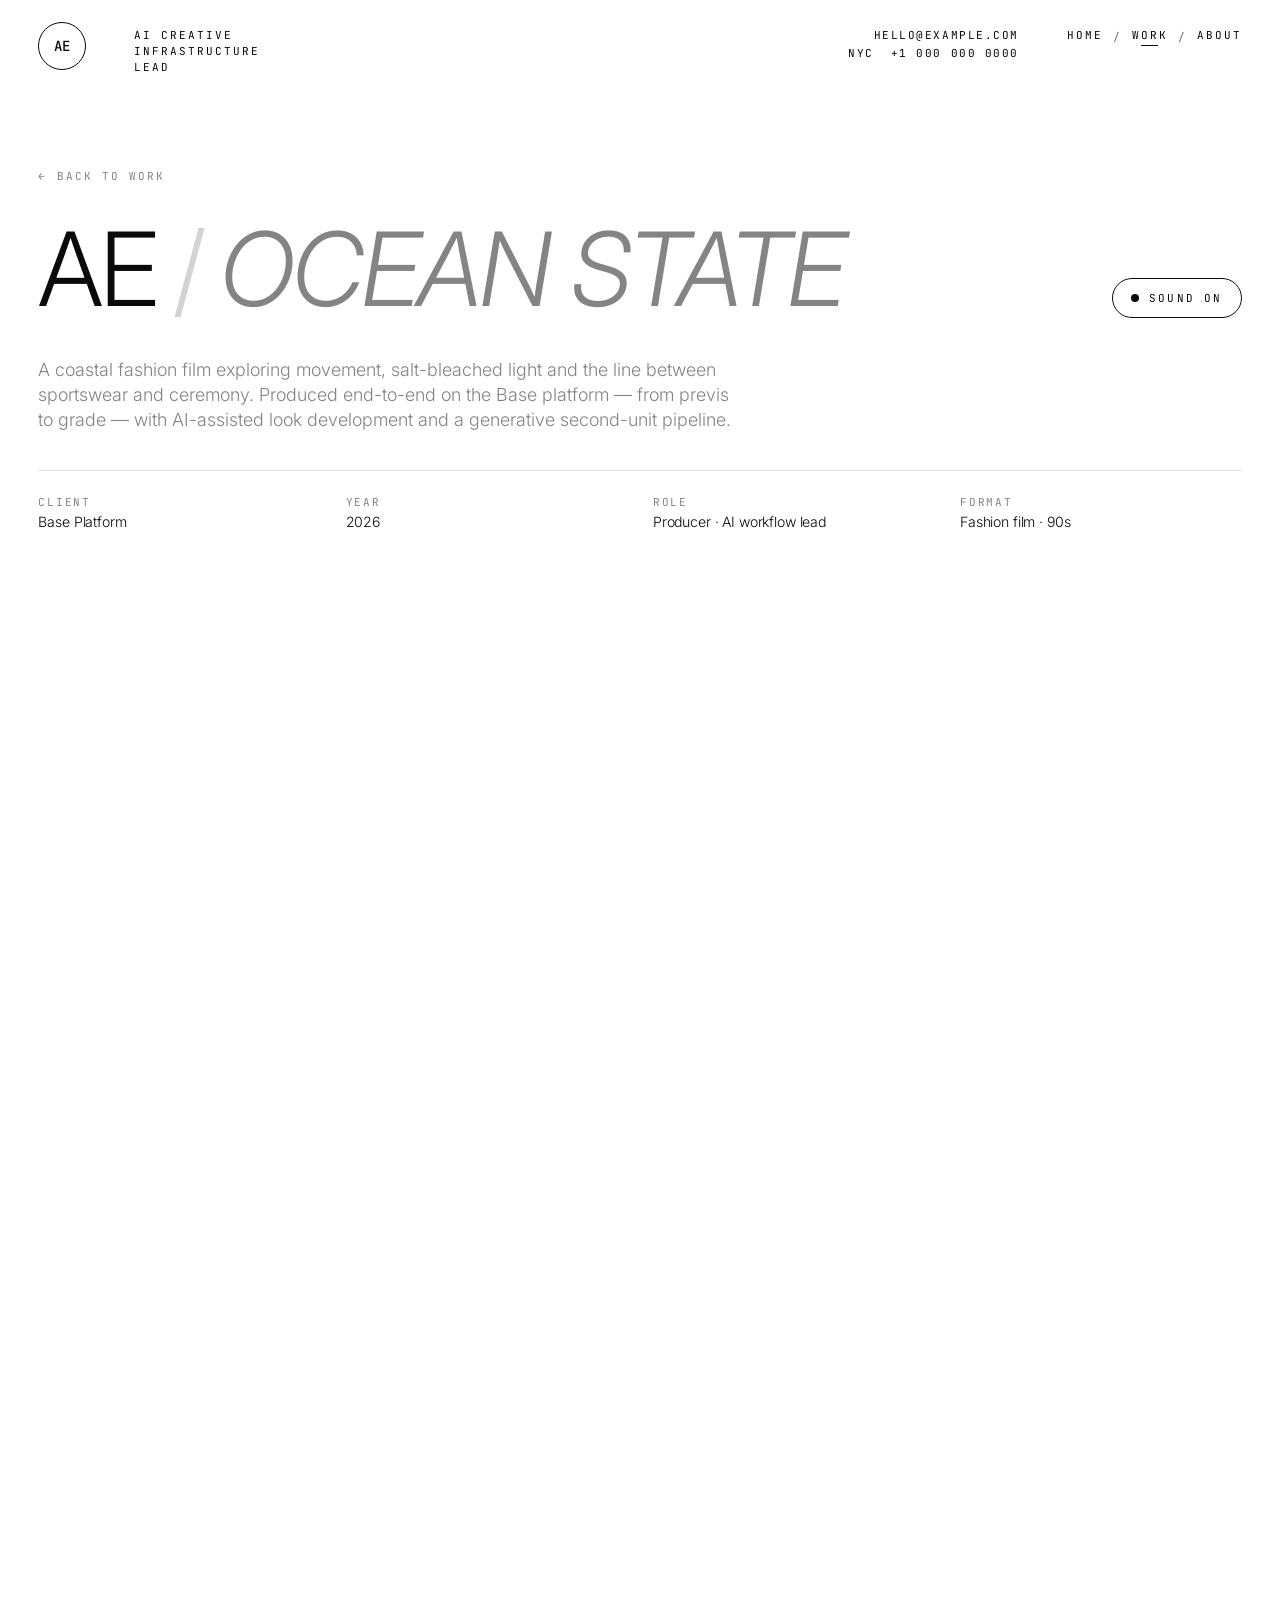
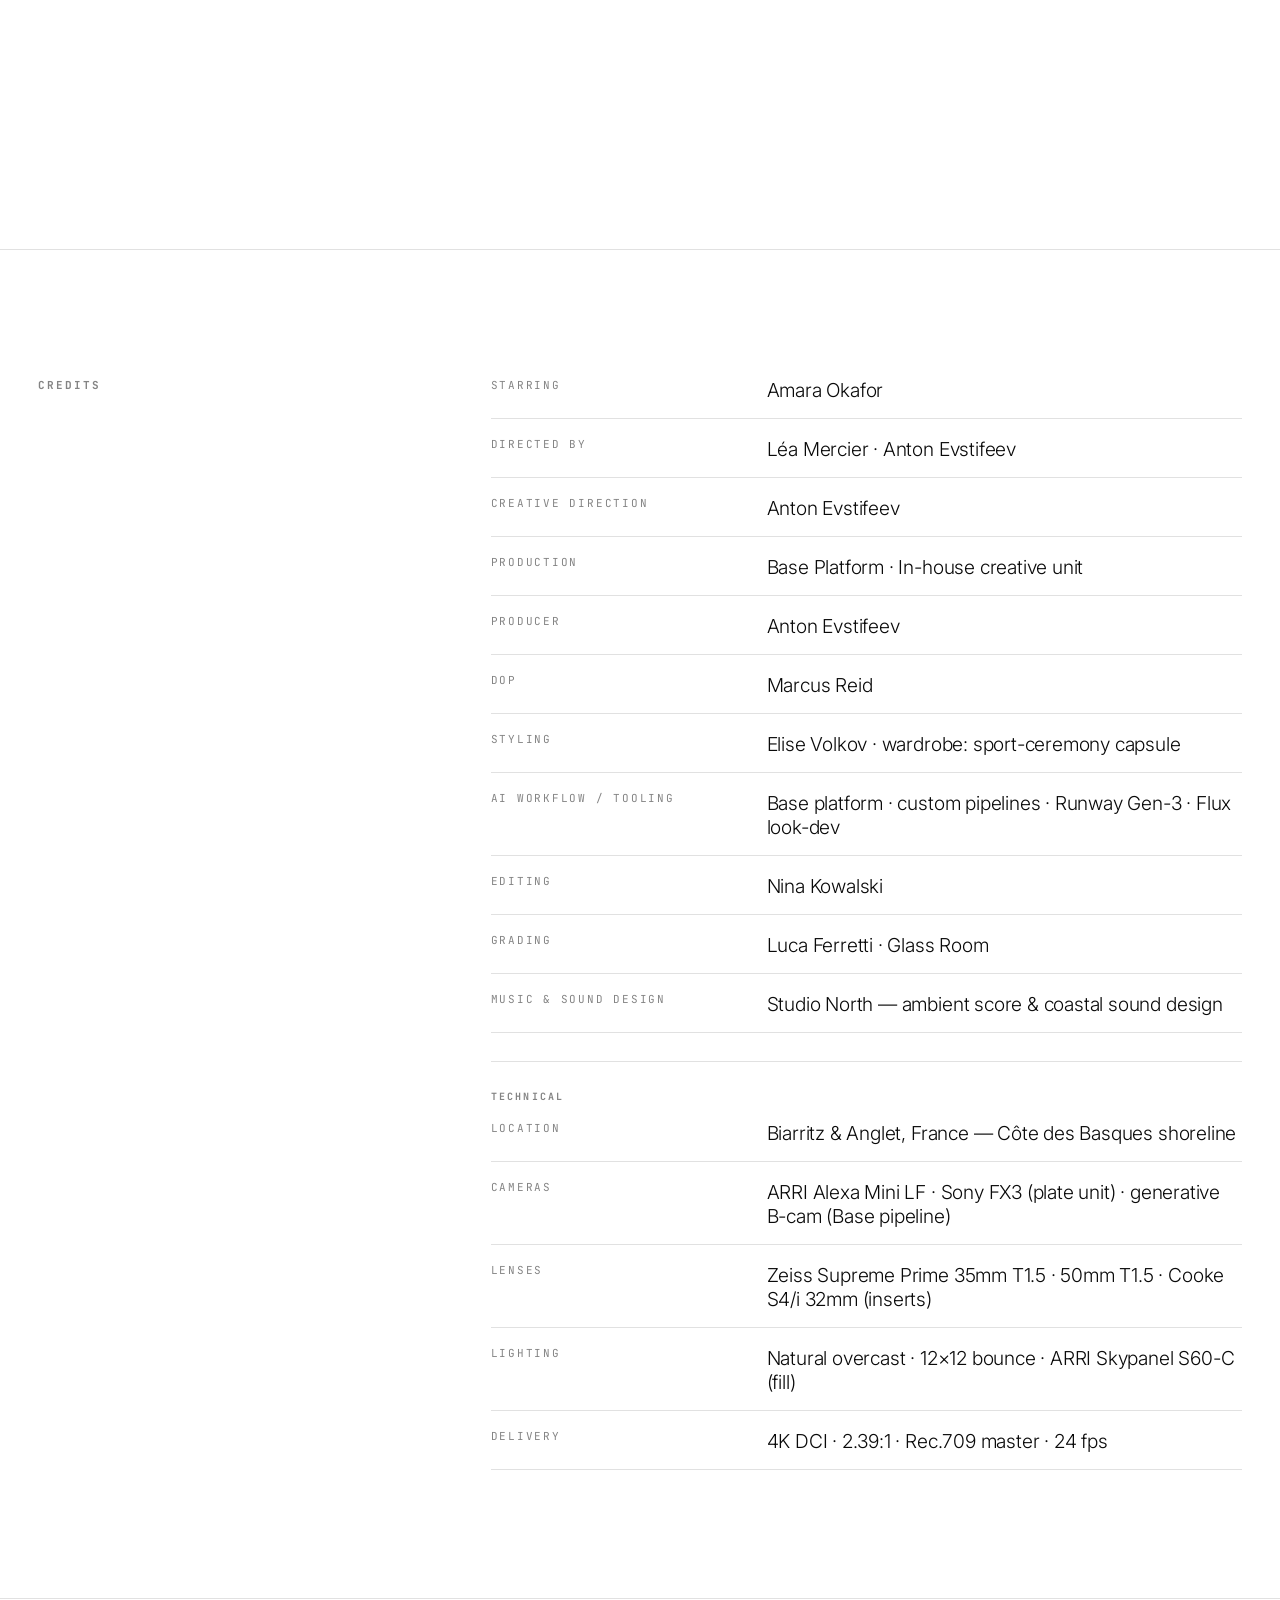
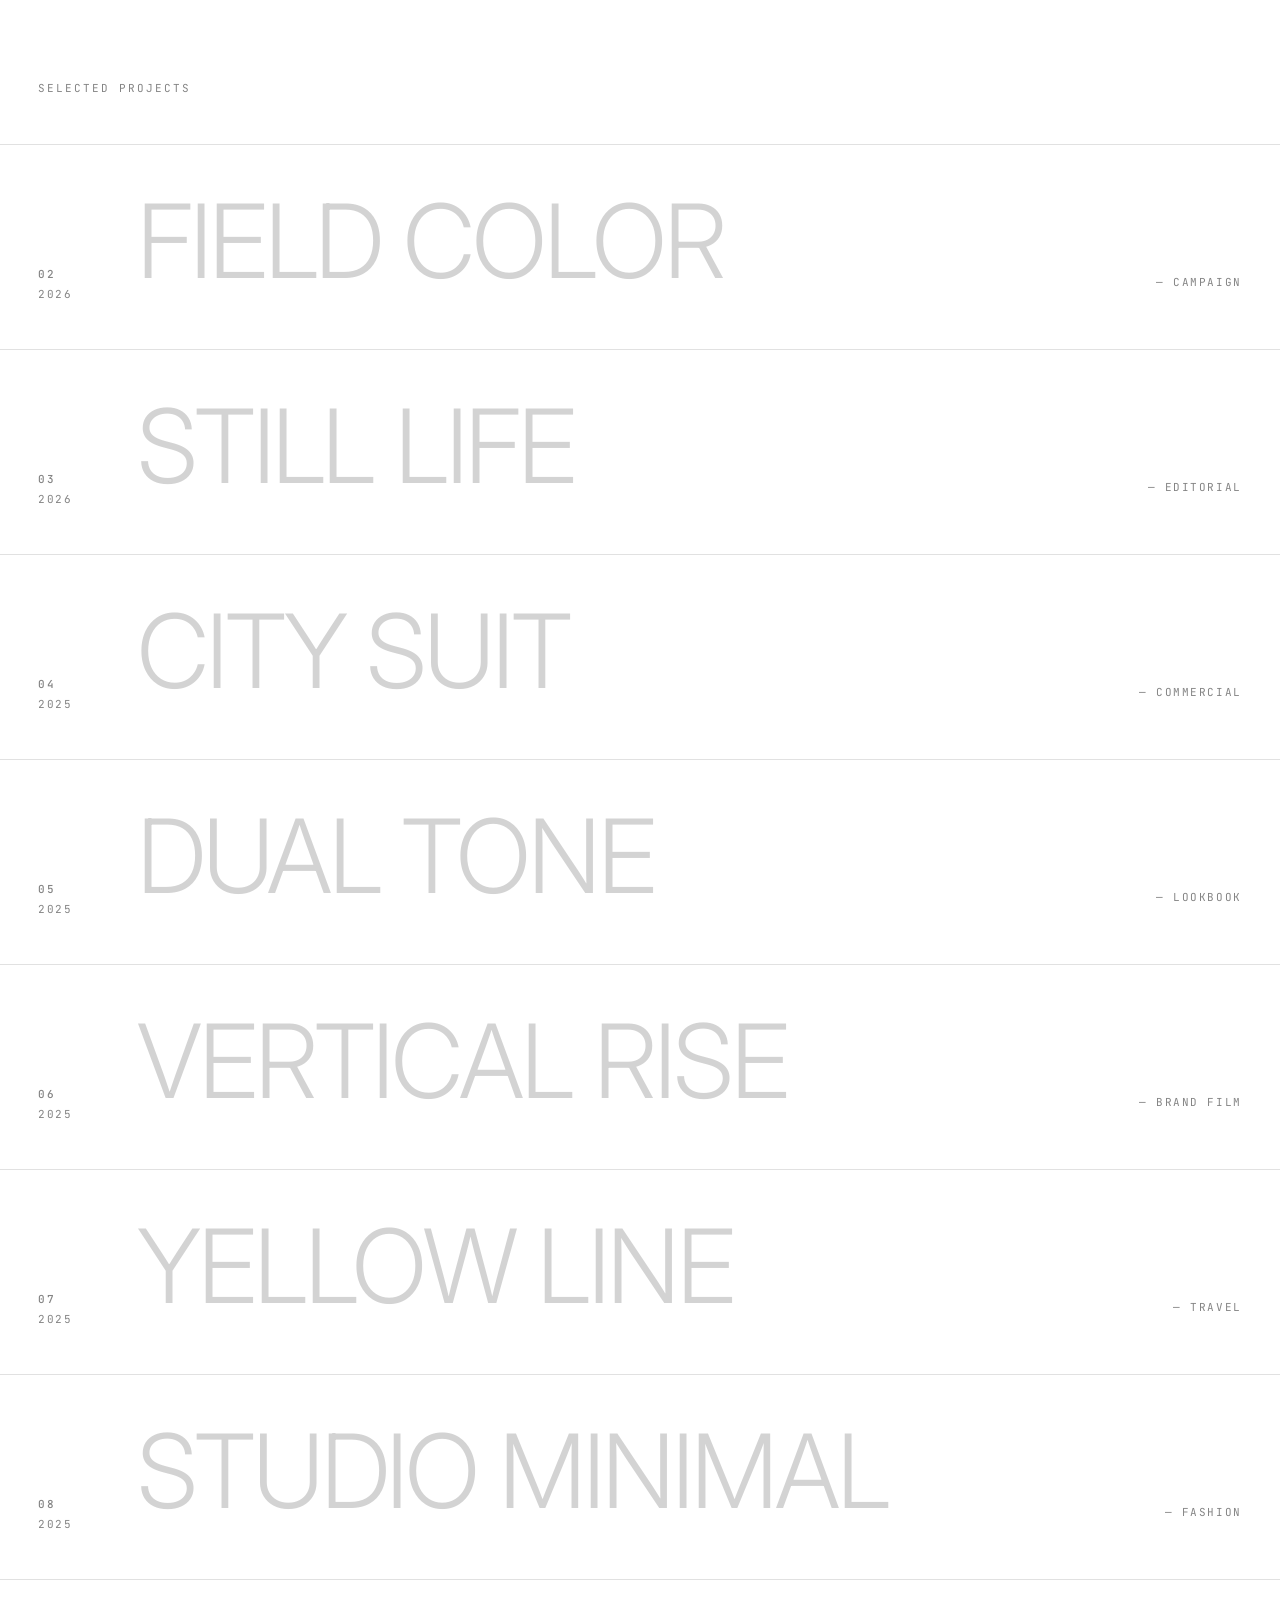
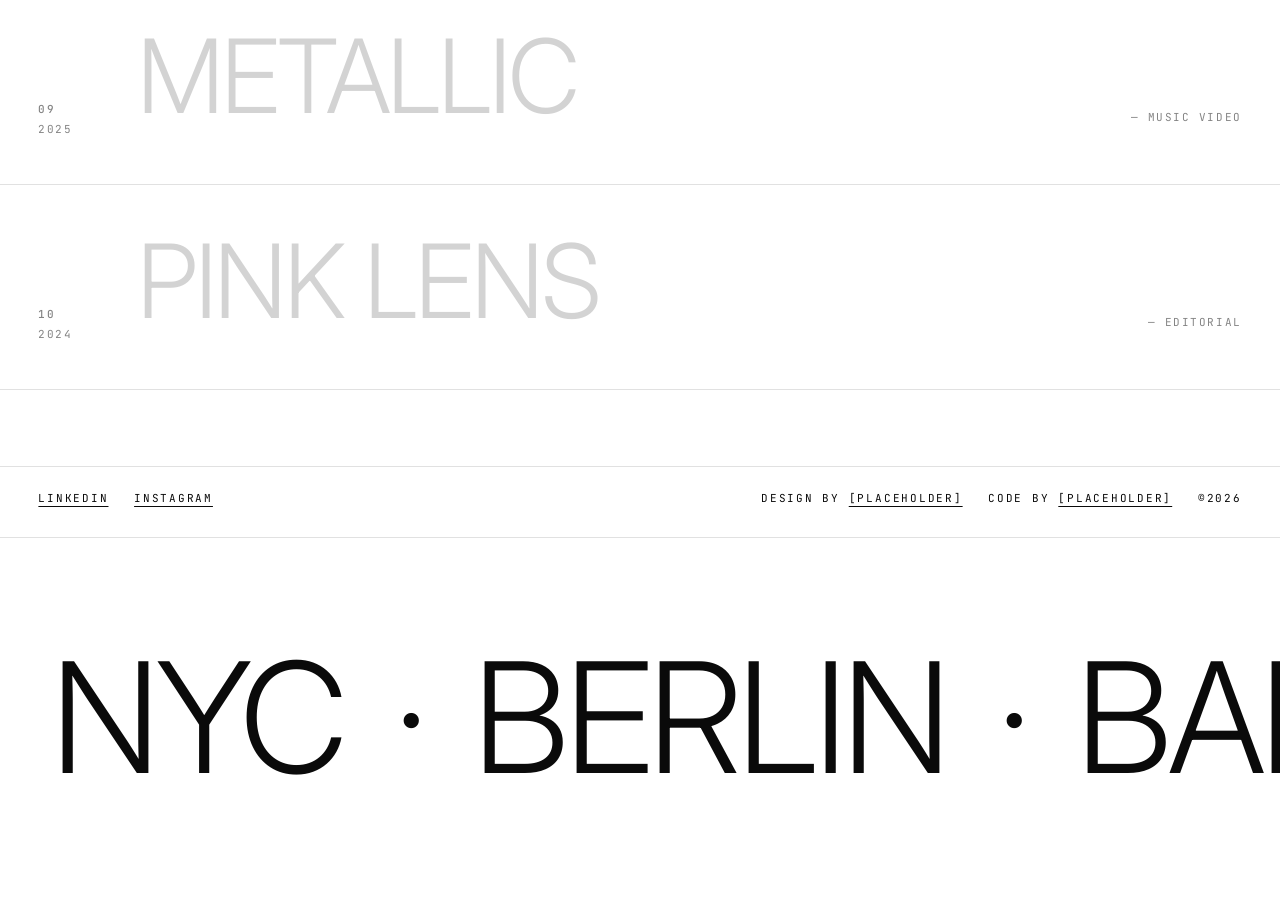
==== commit 7bd2db71: "Fill Ocean State credits and add technical production details. Co-authored-by: Cursor <cursoragent@c" ====
--- a/project.html
+++ b/project.html
@@ -87,7 +87,7 @@
       </p>
 
       <dl class="project-hero__facts" aria-label="Project facts">
-        <div><dt>Client</dt><dd>[Placeholder]</dd></div>
+        <div><dt>Client</dt><dd>Base Platform</dd></div>
         <div><dt>Year</dt><dd>2026</dd></div>
         <div><dt>Role</dt><dd>Producer · AI workflow lead</dd></div>
         <div><dt>Format</dt><dd>Fashion film · 90s</dd></div>
@@ -98,8 +98,8 @@
     <section class="project-feature">
       <div class="project-feature__inner">
         <figure class="project-feature__media">
-          <img src="assets/images/project-01.jpg" alt="Ocean State — main film still" />
-          <button class="project-feature__play" aria-label="Play film">
+          <img src="assets/images/ocean-state-poster.jpg" alt="Ocean State — film still" />
+          <button class="project-feature__play" id="watchFilm" type="button" aria-label="Play film">
             <span class="project-feature__play-icon" aria-hidden="true">▶</span>
             <span class="project-feature__play-label">Watch film</span>
           </button>
@@ -148,19 +148,19 @@
       <dl class="credits__list">
         <div class="credits__row">
           <dt>Starring</dt>
-          <dd>[Talent placeholder]</dd>
+          <dd>Amara Okafor</dd>
         </div>
         <div class="credits__row">
           <dt>Directed by</dt>
-          <dd>[Director placeholder]</dd>
+          <dd>Léa Mercier · Anton Evstifeev</dd>
         </div>
         <div class="credits__row">
           <dt>Creative Direction</dt>
-          <dd>[Creative direction placeholder]</dd>
+          <dd>Anton Evstifeev</dd>
         </div>
         <div class="credits__row">
           <dt>Production</dt>
-          <dd>[Production company placeholder]</dd>
+          <dd>Base Platform · In-house creative unit</dd>
         </div>
         <div class="credits__row">
           <dt>Producer</dt>
@@ -168,27 +168,51 @@
         </div>
         <div class="credits__row">
           <dt>DOP</dt>
-          <dd>[DOP placeholder]</dd>
+          <dd>Marcus Reid</dd>
         </div>
         <div class="credits__row">
           <dt>Styling</dt>
-          <dd>[Stylist placeholder]</dd>
+          <dd>Elise Volkov · wardrobe: sport-ceremony capsule</dd>
         </div>
         <div class="credits__row">
           <dt>AI Workflow / Tooling</dt>
-          <dd>Base platform · custom pipelines</dd>
+          <dd>Base platform · custom pipelines · Runway Gen-3 · Flux look-dev</dd>
         </div>
         <div class="credits__row">
           <dt>Editing</dt>
-          <dd>[Editor placeholder]</dd>
+          <dd>Nina Kowalski</dd>
         </div>
         <div class="credits__row">
           <dt>Grading</dt>
-          <dd>[Colorist placeholder]</dd>
+          <dd>Luca Ferretti · Glass Room</dd>
         </div>
         <div class="credits__row">
           <dt>Music &amp; Sound Design</dt>
-          <dd>[Sound placeholder]</dd>
+          <dd>Studio North — ambient score &amp; coastal sound design</dd>
+        </div>
+
+        <div class="credits__group">
+          <h3 class="credits__group-title">Technical</h3>
+          <div class="credits__row">
+            <dt>Location</dt>
+            <dd>Biarritz &amp; Anglet, France — Côte des Basques shoreline</dd>
+          </div>
+          <div class="credits__row">
+            <dt>Cameras</dt>
+            <dd>ARRI Alexa Mini LF · Sony FX3 (plate unit) · generative B-cam (Base pipeline)</dd>
+          </div>
+          <div class="credits__row">
+            <dt>Lenses</dt>
+            <dd>Zeiss Supreme Prime 35mm T1.5 · 50mm T1.5 · Cooke S4/i 32mm (inserts)</dd>
+          </div>
+          <div class="credits__row">
+            <dt>Lighting</dt>
+            <dd>Natural overcast · 12×12 bounce · ARRI Skypanel S60-C (fill)</dd>
+          </div>
+          <div class="credits__row">
+            <dt>Delivery</dt>
+            <dd>4K DCI · 2.39:1 · Rec.709 master · 24 fps</dd>
+          </div>
         </div>
       </dl>
     </section>
@@ -199,53 +223,59 @@
         <span class="projects__intro-label">Selected projects</span>
       </header>
 
-      <article class="project" data-orientation="left" data-image="assets/images/project-02.jpg">
+      <article class="project" data-index="02" data-orientation="right" data-image="assets/images/project-08.jpg" data-images="assets/images/project-08.jpg,assets/images/project-09.jpg,assets/images/project-10.jpg,assets/images/project-11.jpg,assets/images/project-12.jpg,assets/images/project-13.jpg,assets/images/project-14.jpg">
         <div class="project__meta"><span class="project__num">02</span><span class="project__year">2026</span></div>
         <h3 class="project__title" data-text="FIELD COLOR">FIELD COLOR</h3>
         <p class="project__subtitle">— Campaign</p>
-        <div class="project__media"><img src="assets/images/project-02.jpg" alt="FIELD COLOR" loading="lazy" /></div>
-      </article>
-      <article class="project" data-orientation="right" data-image="assets/images/project-03.jpg">
+        <div class="project__media"><img src="assets/images/project-08.jpg" alt="FIELD COLOR" loading="lazy" /></div>
+      </article>
+      <article class="project" data-index="03" data-orientation="left" data-image="assets/images/project-15.jpg" data-images="assets/images/project-15.jpg,assets/images/project-16.jpg,assets/images/project-17.jpg,assets/images/project-18.jpg,assets/images/project-19.jpg,assets/images/project-20.jpg,assets/images/project-21.jpg">
         <div class="project__meta"><span class="project__num">03</span><span class="project__year">2026</span></div>
         <h3 class="project__title" data-text="STILL LIFE">STILL LIFE</h3>
         <p class="project__subtitle">— Editorial</p>
-        <div class="project__media"><img src="assets/images/project-03.jpg" alt="STILL LIFE" loading="lazy" /></div>
-      </article>
-      <article class="project" data-orientation="left" data-image="assets/images/project-04.jpg">
+        <div class="project__media"><img src="assets/images/project-15.jpg" alt="STILL LIFE" loading="lazy" /></div>
+      </article>
+      <article class="project" data-index="04" data-orientation="right" data-image="assets/images/project-22.jpg" data-images="assets/images/project-22.jpg,assets/images/project-23.jpg,assets/images/project-24.jpg,assets/images/project-25.jpg,assets/images/project-26.jpg,assets/images/project-27.jpg,assets/images/project-28.jpg">
         <div class="project__meta"><span class="project__num">04</span><span class="project__year">2025</span></div>
         <h3 class="project__title" data-text="CITY SUIT">CITY SUIT</h3>
         <p class="project__subtitle">— Commercial</p>
-        <div class="project__media"><img src="assets/images/project-04.jpg" alt="CITY SUIT" loading="lazy" /></div>
-      </article>
-      <article class="project" data-orientation="right" data-image="assets/images/project-06.jpg">
+        <div class="project__media"><img src="assets/images/project-22.jpg" alt="CITY SUIT" loading="lazy" /></div>
+      </article>
+      <article class="project" data-index="05" data-orientation="left" data-image="assets/images/project-29.jpg" data-images="assets/images/project-29.jpg,assets/images/project-30.jpg,assets/images/project-31.jpg,assets/images/project-32.jpg,assets/images/project-33.jpg,assets/images/project-34.jpg,assets/images/project-35.jpg">
+        <div class="project__meta"><span class="project__num">05</span><span class="project__year">2025</span></div>
+        <h3 class="project__title" data-text="DUAL TONE">DUAL TONE</h3>
+        <p class="project__subtitle">— Lookbook</p>
+        <div class="project__media"><img src="assets/images/project-29.jpg" alt="DUAL TONE" loading="lazy" /></div>
+      </article>
+      <article class="project" data-index="06" data-orientation="right" data-image="assets/images/project-36.jpg" data-images="assets/images/project-36.jpg,assets/images/project-01.jpg,assets/images/project-02.jpg,assets/images/project-03.jpg,assets/images/project-04.jpg,assets/images/project-05.jpg,assets/images/project-06.jpg">
         <div class="project__meta"><span class="project__num">06</span><span class="project__year">2025</span></div>
         <h3 class="project__title" data-text="VERTICAL RISE">VERTICAL RISE</h3>
         <p class="project__subtitle">— Brand film</p>
-        <div class="project__media"><img src="assets/images/project-06.jpg" alt="VERTICAL RISE" loading="lazy" /></div>
-      </article>
-      <article class="project" data-orientation="left" data-image="assets/images/project-09.jpg">
+        <div class="project__media"><img src="assets/images/project-36.jpg" alt="VERTICAL RISE" loading="lazy" /></div>
+      </article>
+      <article class="project" data-index="07" data-orientation="left" data-image="assets/images/project-07.jpg" data-images="assets/images/project-07.jpg,assets/images/project-08.jpg,assets/images/project-09.jpg,assets/images/project-10.jpg,assets/images/project-11.jpg,assets/images/project-12.jpg,assets/images/project-13.jpg">
+        <div class="project__meta"><span class="project__num">07</span><span class="project__year">2025</span></div>
+        <h3 class="project__title" data-text="YELLOW LINE">YELLOW LINE</h3>
+        <p class="project__subtitle">— Travel</p>
+        <div class="project__media"><img src="assets/images/project-07.jpg" alt="YELLOW LINE" loading="lazy" /></div>
+      </article>
+      <article class="project" data-index="08" data-orientation="right" data-image="assets/images/project-14.jpg" data-images="assets/images/project-14.jpg,assets/images/project-15.jpg,assets/images/project-16.jpg,assets/images/project-17.jpg,assets/images/project-18.jpg,assets/images/project-19.jpg,assets/images/project-20.jpg">
+        <div class="project__meta"><span class="project__num">08</span><span class="project__year">2025</span></div>
+        <h3 class="project__title" data-text="STUDIO MINIMAL">STUDIO MINIMAL</h3>
+        <p class="project__subtitle">— Fashion</p>
+        <div class="project__media"><img src="assets/images/project-14.jpg" alt="STUDIO MINIMAL" loading="lazy" /></div>
+      </article>
+      <article class="project" data-index="09" data-orientation="left" data-image="assets/images/project-21.jpg" data-images="assets/images/project-21.jpg,assets/images/project-22.jpg,assets/images/project-23.jpg,assets/images/project-24.jpg,assets/images/project-25.jpg,assets/images/project-26.jpg,assets/images/project-27.jpg">
         <div class="project__meta"><span class="project__num">09</span><span class="project__year">2025</span></div>
         <h3 class="project__title" data-text="METALLIC">METALLIC</h3>
         <p class="project__subtitle">— Music video</p>
-        <div class="project__media"><img src="assets/images/project-09.jpg" alt="METALLIC" loading="lazy" /></div>
-      </article>
-      <article class="project" data-orientation="right" data-image="assets/images/project-13.jpg">
-        <div class="project__meta"><span class="project__num">13</span><span class="project__year">2024</span></div>
-        <h3 class="project__title" data-text="LIBRARY">LIBRARY</h3>
-        <p class="project__subtitle">— Documentary</p>
-        <div class="project__media"><img src="assets/images/project-13.jpg" alt="LIBRARY" loading="lazy" /></div>
-      </article>
-      <article class="project" data-orientation="left" data-image="assets/images/project-21.jpg">
-        <div class="project__meta"><span class="project__num">21</span><span class="project__year">2023</span></div>
-        <h3 class="project__title" data-text="AIRBORNE">AIRBORNE</h3>
-        <p class="project__subtitle">— Action sports</p>
-        <div class="project__media"><img src="assets/images/project-21.jpg" alt="AIRBORNE" loading="lazy" /></div>
-      </article>
-      <article class="project" data-orientation="right" data-image="assets/images/project-36.jpg">
-        <div class="project__meta"><span class="project__num">36</span><span class="project__year">2020</span></div>
-        <h3 class="project__title" data-text="BASE WORKFLOW">BASE WORKFLOW</h3>
-        <p class="project__subtitle">— AI platform ops</p>
-        <div class="project__media"><img src="assets/images/project-36.jpg" alt="BASE WORKFLOW" loading="lazy" /></div>
+        <div class="project__media"><img src="assets/images/project-21.jpg" alt="METALLIC" loading="lazy" /></div>
+      </article>
+      <article class="project" data-index="10" data-orientation="right" data-image="assets/images/project-28.jpg" data-images="assets/images/project-28.jpg,assets/images/project-29.jpg,assets/images/project-30.jpg,assets/images/project-31.jpg,assets/images/project-32.jpg,assets/images/project-33.jpg,assets/images/project-34.jpg">
+        <div class="project__meta"><span class="project__num">10</span><span class="project__year">2024</span></div>
+        <h3 class="project__title" data-text="PINK LENS">PINK LENS</h3>
+        <p class="project__subtitle">— Editorial</p>
+        <div class="project__media"><img src="assets/images/project-28.jpg" alt="PINK LENS" loading="lazy" /></div>
       </article>
     </section>
 
@@ -288,6 +318,22 @@
     </div>
   </footer>
 
+  <div class="film-modal" id="filmModal" aria-hidden="true" role="dialog" aria-modal="true" aria-label="Ocean State film">
+    <button type="button" class="film-modal__close" id="filmModalClose" aria-label="Close film">Close</button>
+    <div class="film-modal__backdrop" id="filmModalBackdrop" aria-hidden="true"></div>
+    <div class="film-modal__inner">
+      <video
+        class="film-modal__video"
+        id="filmModalVideo"
+        src="assets/videos/ocean-state.mp4"
+        poster="assets/images/ocean-state-poster.jpg"
+        playsinline
+        controls
+        preload="metadata"
+      ></video>
+    </div>
+  </div>
+
   <!-- Libraries -->
   <script src="https://cdn.jsdelivr.net/npm/gsap@3.12.5/dist/gsap.min.js"></script>
   <script src="https://cdn.jsdelivr.net/npm/gsap@3.12.5/dist/ScrollTrigger.min.js"></script>
--- a/styles.css
+++ b/styles.css
@@ -994,6 +994,73 @@
   transform: translateY(-1px);
 }
 
+/* ---------- Film modal ---------- */
+
+.film-modal {
+  position: fixed;
+  inset: 0;
+  z-index: 200;
+  display: flex;
+  align-items: center;
+  justify-content: center;
+  padding: clamp(16px, 3vw, 40px);
+  pointer-events: none;
+  visibility: hidden;
+  opacity: 0;
+  transition: opacity 0.35s ease, visibility 0.35s ease;
+}
+
+.film-modal.is-open {
+  pointer-events: auto;
+  visibility: visible;
+  opacity: 1;
+}
+
+.film-modal__backdrop {
+  position: absolute;
+  inset: 0;
+  background: rgba(0, 0, 0, 0.92);
+}
+
+.film-modal__close {
+  position: absolute;
+  top: clamp(16px, 3vw, 32px);
+  right: clamp(16px, 3vw, 32px);
+  z-index: 2;
+  padding: 10px 16px;
+  border: 1px solid rgba(255, 255, 255, 0.35);
+  border-radius: 999px;
+  background: transparent;
+  color: #fff;
+  font-family: var(--font-mono);
+  font-size: 11px;
+  letter-spacing: 0.18em;
+  text-transform: uppercase;
+  cursor: pointer;
+  transition: background 0.25s ease, color 0.25s ease;
+}
+
+.film-modal__close:hover {
+  background: #fff;
+  color: #000;
+}
+
+.film-modal__inner {
+  position: relative;
+  z-index: 1;
+  width: min(1200px, 100%);
+  aspect-ratio: 16 / 9;
+  background: #000;
+}
+
+.film-modal__video {
+  display: block;
+  width: 100%;
+  height: 100%;
+  object-fit: contain;
+  background: #000;
+}
+
 /* ---------- Gallery ---------- */
 
 .project-gallery {
@@ -1095,6 +1162,24 @@
   font-size: clamp(18px, 1.5vw, 24px);
   letter-spacing: -0.01em;
   color: var(--fg);
+}
+
+.credits__group {
+  margin-top: 10px;
+  padding-top: 28px;
+  border-top: 1px solid var(--line);
+  display: flex;
+  flex-direction: column;
+  gap: 18px;
+}
+
+.credits__group-title {
+  margin: 0;
+  font-family: var(--font-mono);
+  font-size: 10px;
+  letter-spacing: 0.22em;
+  text-transform: uppercase;
+  color: var(--fg-soft);
 }
 
 @media (max-width: 768px) {
